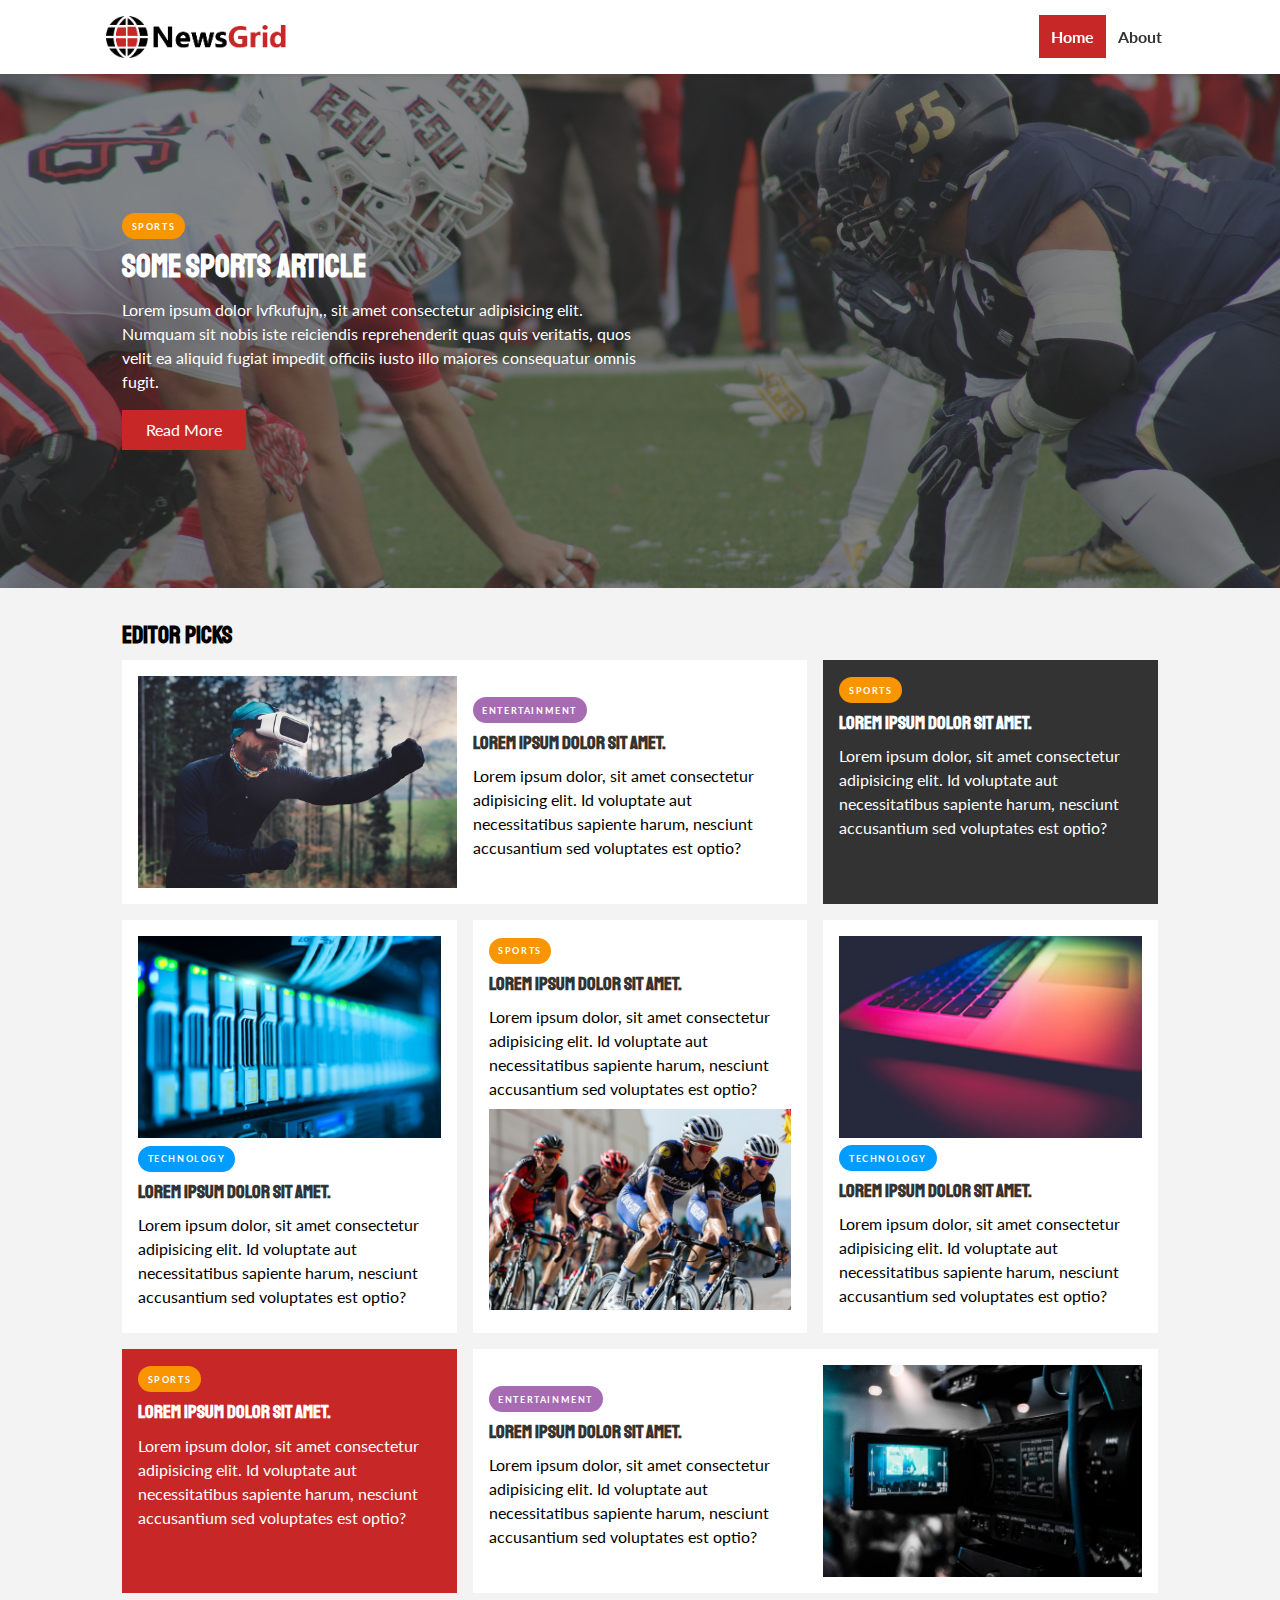
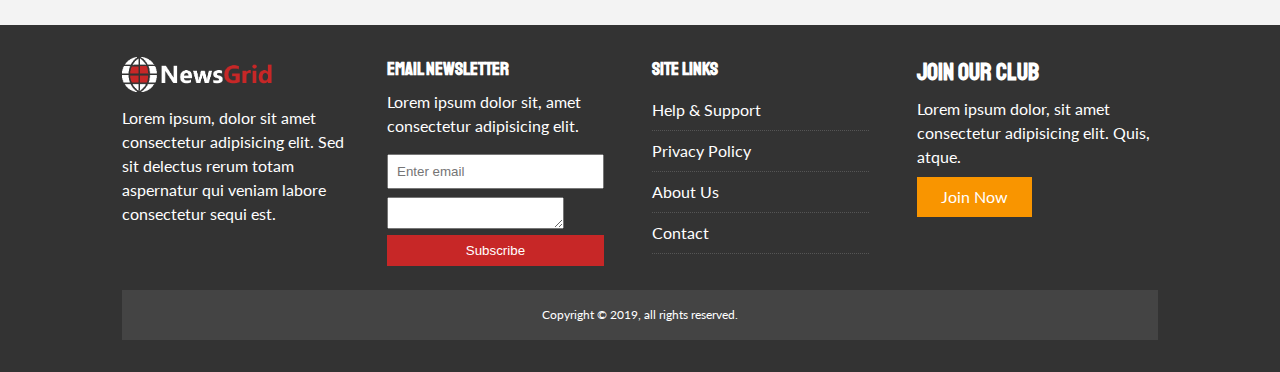
==== index.html @ d37be88c "netlify form test" ====
<!DOCTYPE html>
<html lang="en">
  <head>
    <meta charset="UTF-8" />
    <meta name="viewport" content="width=device-width, initial-scale=1.0" />
    <meta http-equiv="X-UA-Compatible" content="ie=edge" />
    <link
      rel="stylesheet"
      href="https://use.fontawesome.com/releases/v5.8.2/css/all.css"
      integrity="sha384-oS3vJWv+0UjzBfQzYUhtDYW+Pj2yciDJxpsK1OYPAYjqT085Qq/1cq5FLXAZQ7Ay"
      crossorigin="anonymous"
    />
    <link
      href="https://fonts.googleapis.com/css?family=Lato|Staatliches&display=swap"
      rel="stylesheet"
    />
    <link rel="stylesheet" href="./css/style.css" />
    <link
      rel="stylesheet"
      media="screen and (max-width: 768px)"
      href="./css/mobile.css"
    />
    <link rel="shortcut icon" type="image/x-icon" href="favicon.ico" />
    <title>NewsGrid | Latest News</title>
  </head>
  <body>
    <nav id="main-nav">
      <div class="container">
        <img src="img/logo.png" alt="NewsGrid" class="logo" />
        <div class="social">
          <a href="http://facebook.com" target="_blank"
            ><i class="fab fa-facebook fa-2x"></i
          ></a>
          <a href="http://twitter.com" target="_blank"
            ><i class="fab fa-twitter fa-2x"></i
          ></a>
          <a href="http://instagram.com" target="_blank"
            ><i class="fab fa-instagram fa-2x"></i
          ></a>
          <a href="http://youtube.com" target="_blank"
            ><i class="fab fa-youtube fa-2x"></i
          ></a>
        </div>
        <ul>
          <li><a class="current" href="index.html">Home</a></li>
          <li><a href="about.html">About</a></li>
        </ul>
      </div>
    </nav>

    <!-- Showcase -->
    <header id="showcase">
      <div class="container">
        <div class="showcase-container">
          <div class="showcase-content">
            <div class="category category-sports">
              Sports
            </div>
            <h1>Some Sports Article</h1>
            <p>
              Lorem ipsum dolor lvfkufujn,, sit amet consectetur adipisicing
              elit. Numquam sit nobis iste reiciendis reprehenderit quas quis
              veritatis, quos velit ea aliquid fugiat impedit officiis iusto
              illo maiores consequatur omnis fugit.
            </p>
            <a href="article.html" class="btn btn-primary">Read More</a>
          </div>
        </div>
      </div>
    </header>

    <!-- Home Articles -->
    <section id="home-articles" class="py-2">
      <div class="container">
        <h2>Editor Picks</h2>
        <div class="articles-container">
          <article class="card">
            <img src="img/articles/ent1.jpg" alt="" />
            <div>
              <div class="category category-ent">
                Entertainment
              </div>
              <h3><a href="article.html">Lorem ipsum dolor sit amet.</a></h3>
              <p>
                Lorem ipsum dolor, sit amet consectetur adipisicing elit. Id
                voluptate aut necessitatibus sapiente harum, nesciunt
                accusantium sed voluptates est optio?
              </p>
            </div>
          </article>
          <article class="card bg-dark">
            <div class="category category-sports">
              Sports
            </div>
            <h3><a href="article.html">Lorem ipsum dolor sit amet.</a></h3>
            <p>
              Lorem ipsum dolor, sit amet consectetur adipisicing elit. Id
              voluptate aut necessitatibus sapiente harum, nesciunt accusantium
              sed voluptates est optio?
            </p>
          </article>
          <article class="card">
            <img src="img/articles/tech1.jpg" alt="" />
            <div class="category category-tech">
              Technology
            </div>
            <h3><a href="article.html">Lorem ipsum dolor sit amet.</a></h3>
            <p>
              Lorem ipsum dolor, sit amet consectetur adipisicing elit. Id
              voluptate aut necessitatibus sapiente harum, nesciunt accusantium
              sed voluptates est optio?
            </p>
          </article>
          <article class="card">
            <div class="category category-sports">
              Sports
            </div>
            <h3><a href="article.html">Lorem ipsum dolor sit amet.</a></h3>
            <p>
              Lorem ipsum dolor, sit amet consectetur adipisicing elit. Id
              voluptate aut necessitatibus sapiente harum, nesciunt accusantium
              sed voluptates est optio?
            </p>
            <img src="img/articles/sports1.jpg" alt="" />
          </article>
          <article class="card">
            <img src="img/articles/tech2.jpg" alt="" />
            <div class="category category-tech">
              Technology
            </div>
            <h3><a href="article.html">Lorem ipsum dolor sit amet.</a></h3>
            <p>
              Lorem ipsum dolor, sit amet consectetur adipisicing elit. Id
              voluptate aut necessitatibus sapiente harum, nesciunt accusantium
              sed voluptates est optio?
            </p>
          </article>
          <article class="card bg-primary">
            <div class="category category-sports">
              Sports
            </div>
            <h3><a href="article.html">Lorem ipsum dolor sit amet.</a></h3>
            <p>
              Lorem ipsum dolor, sit amet consectetur adipisicing elit. Id
              voluptate aut necessitatibus sapiente harum, nesciunt accusantium
              sed voluptates est optio?
            </p>
          </article>
          <article class="card">
            <div>
              <div class="category category-ent">
                Entertainment
              </div>
              <h3><a href="article.html">Lorem ipsum dolor sit amet.</a></h3>
              <p>
                Lorem ipsum dolor, sit amet consectetur adipisicing elit. Id
                voluptate aut necessitatibus sapiente harum, nesciunt
                accusantium sed voluptates est optio?
              </p>
            </div>
            <img src="img/articles/ent2.jpg" alt="" />
          </article>
        </div>
      </div>
    </section>

    <!-- Footer -->
    <footer id="main-footer" class="py-2">
      <div class="container footer-container">
        <div>
          <img src="img/logo_light.png" alt="" />
          <p>
            Lorem ipsum, dolor sit amet consectetur adipisicing elit. Sed sit
            delectus rerum totam aspernatur qui veniam labore consectetur sequi
            est.
          </p>
        </div>
        <div>
          <h3>Email Newsletter</h3>
          <p>Lorem ipsum dolor sit, amet consectetur adipisicing elit.</p>
          <form name="contact" method="POST" data-netlify="true">
            <input type="email" name="email" placeholder="Enter email" />
            <textarea
              name="message"
              method="POST"
              data-netlify="true"
            ></textarea>

            <input type="submit" value="Subscribe" class="btn btn-primary" />
          </form>
        </div>
        <div>
          <h3>Site Links</h3>
          <ul class="list">
            <li><a href="#">Help & Support</a></li>
            <li><a href="#">Privacy Policy</a></li>
            <li><a href="#">About Us</a></li>
            <li><a href="#">Contact</a></li>
          </ul>
        </div>
        <div>
          <h2>Join Our Club</h2>
          <p>
            Lorem ipsum dolor, sit amet consectetur adipisicing elit. Quis,
            atque.
          </p>
          <a href="#" class="btn btn-secondary">Join Now</a>
        </div>
        <div>
          <p>Copyright &copy; 2019, all rights reserved.</p>
        </div>
      </div>
    </footer>
  </body>
</html>
---- css/style.css ----
:root {
  --primary-color: #c72727;
  --secondary-color: #f99500;
  --light-color: #f3f3f3;
  --dark-color: #333;
  --max-width: 1100px;
}

.category {
  --sports-color: #f99500;
  --ent-color: #a66bb3;
  --tech-color: #009cff;
}

* {
  margin: 0;
  padding: 0;
  box-sizing: border-box;
}

body {
  font-family: 'Lato', Arial, Helvetica, sans-serif;
  line-height: 1.5;
  background: var(--light-color);
}

a {
  color: #333;
  text-decoration: none;
}

ul {
  list-style: none;
}

p {
  margin: 0.5rem 0;
}

img {
  width: 100%;
}

h1,
h2,
h3,
h4,
h5,
h6 {
  font-family: 'Staatliches', cursive;
  margin-bottom: 0.55rem;
  line-height: 1.3;
}

/* Utility */
.container {
  max-width: var(--max-width);
  margin: auto;
  padding: 0 2rem;
  overflow: hidden;
}

.category {
  display: inline-block;
  color: #fff;
  font-size: 0.55rem;
  text-transform: uppercase;
  letter-spacing: 0.1rem;
  padding: 0.4rem 0.6rem;
  border-radius: 15px;
  margin-bottom: 0.5rem;
  font-weight: bold;
}

.category-sports {
  background: var(--sports-color);
}
.category-ent {
  background: var(--ent-color);
}
.category-tech {
  background: var(--tech-color);
}

.btn {
  display: inline-block;
  border: none;
  background: var(--dark-color);
  color: #fff;
  padding: 0.5rem 1.5rem;
}

.btn-light {
  background: var(--light-color);
  color: var(--dark-color);
}

.btn-primary {
  background: var(--primary-color);
}

.btn-secondary {
  background: var(--secondary-color);
}

.btn-block {
  display: block;
  width: 100%;
  text-align: center;
}

.btn:hover {
  opacity: 0.9;
}

.card {
  background: #fff;
  padding: 1rem;
}

.bg-dark {
  background: var(--dark-color);
  color: #fff;
}

.bg-primary {
  background: var(--primary-color);
  color: #fff;
}

.bg-secondary {
  background: var(--secondary-color);
  color: #fff;
}

.bg-dark h1,
.bg-dark h2,
.bg-dark h3,
.bg-dark a,
.bg-primary h1,
.bg-primary h2,
.bg-primary h3,
.bg-primary a,
.bg-secondary h1,
.bg-secondary h2,
.bg-secondary h3,
.bg-secondary a {
  color: #fff;
}

.py-1 {
  padding: 1.5rem 0;
}

.py-2 {
  padding: 2rem 0;
}

.py-3 {
  padding: 3rem 0;
}

.p-1 {
  padding: 1.5rem;
}

.p-2 {
  padding: 2rem;
}

.p-3 {
  padding: 3rem;
}

.l-heading {
  font-size: 3rem;
}

.list li {
  padding: 0.5rem 0;
  border-bottom: #555 dotted 1px;
  width: 90%;
}

#main-footer li a:hover {
  color: var(--primary-color);
}

/* Inner page grid container */
.page-container {
  display: grid;
  grid-template-columns: 5fr 2fr;
  margin: 2rem 0;
  grid-gap: 1.5rem;
}

.page-container > *:first-child {
  grid-row: 1 / span 3;
}

/* Navigation */
#main-nav {
  background: #fff;
  position: sticky;
  top: 0;
  z-index: 2;
  box-shadow: 1px 1px 5px rgba(0, 0, 0, 0.1);
}

#main-nav .container {
  display: grid;
  grid-template-columns: 6fr 3fr 2fr;
  padding: 1rem;
  align-items: center;
}

#main-nav .logo {
  width: 180px;
}

#main-nav ul {
  justify-self: end;
  display: flex;
}

#main-nav ul li a {
  padding: 0.75rem;
  font-weight: bold;
}

#main-nav ul li a.current {
  background: var(--primary-color);
  color: #fff;
}

#main-nav ul li a:hover {
  background: var(--light-color);
  color: var(--dark-color);
}

#main-nav .social {
  justify-self: center;
}

#main-nav .social i {
  color: #777;
  margin-right: 0.5rem;
}

#main-nav .social i:hover {
  color: var(--light-color);
}

/* Showcase */
#showcase {
  color: #fff;
  background: #333;
  padding: 2rem;
  position: relative;
}

#showcase:before {
  content: '';
  background: url('../img/featured.jpg') no-repeat center center/cover;
  position: absolute;
  top: 0;
  left: 0;
  width: 100%;
  height: 100%;
  opacity: 0.4;
}

#showcase .showcase-container {
  display: grid;
  grid-template-columns: repeat(2, 1fr);
  justify-content: center;
  align-items: center;
  height: 50vh;
}

#showcase .showcase-content {
  z-index: 1;
}

#showcase .showcase-content p {
  margin-bottom: 1rem;
}

/* Home Articles */
#home-articles .articles-container {
  display: grid;
  grid-template-columns: repeat(3, 1fr);
  grid-gap: 1rem;
}

#home-articles .articles-container > *:first-child,
#home-articles .articles-container > *:last-child {
  display: grid;
  grid-template-columns: repeat(2, 1fr);
  grid-gap: 1rem;
  align-items: center;
  grid-column: 1 / span 2;
}

#home-articles .articles-container > *:last-child {
  grid-column: 2 / span 2;
}

/* Articles */
#article .meta {
  display: flex;
  justify-content: space-between;
  align-items: center;
  background: #eee;
  padding: 0.5rem;
}

#article .meta .category {
  margin-top: 0.4rem;
}

/* Footer */
#main-footer {
  background: var(--dark-color);
  color: #fff;
}

#main-footer img {
  width: 150px;
}

#main-footer a {
  color: #fff;
}

#main-footer .footer-container {
  display: grid;
  grid-template-columns: repeat(4, 1fr);
  grid-gap: 1.5rem;
}

#main-footer .footer-container > *:last-child {
  background: #444;
  grid-column: 1 / span 4;
  padding: 0.5rem;
  text-align: center;
  font-size: 0.75rem;
}

#main-footer .footer-container input[type='email'] {
  width: 90%;
  padding: 0.5rem;
  margin: 0.5rem 0;
}

#main-footer .footer-container input[type='submit'] {
  width: 90%;
}
---- css/mobile.css ----
/* Navigation */
#main-nav .social {
  display: none;
}

#main-nav .container {
  grid-template-columns: 1fr;
  grid-gap: 1.2rem;
}

#main-nav ul,
#main-nav .logo {
  justify-self: center;
}

#main-nav ul li a {
  padding: 0.5rem;
}

#home-articles .articles-container {
  grid-template-columns: repeat(2, 1fr);
}

#home-articles .articles-container > *:first-child,
#home-articles .articles-container > *:last-child {
  grid-template-columns: 1fr;
  grid-column: 1;
}

@media (max-width: 600px) {
  /* Stack Grid Items */
  #showcase .showcase-container,
  #home-articles .articles-container,
  #main-footer .footer-container {
    grid-template-columns: 1fr;
  }

  #main-footer .footer-container > *:last-child {
    grid-column: 1;
  }

  #main-footer .footer-container > *:first-child,
  #main-footer .footer-container > *:nth-child(2) {
    border-bottom: #444 dotted 1px;
    padding-bottom: 1rem;
  }

  .page-container {
    grid-template-columns: 1fr;
  }

  .page-container > *:first-child {
    grid-row: 1;
  }

  .l-heading {
    font-size: 2rem;
  }
}
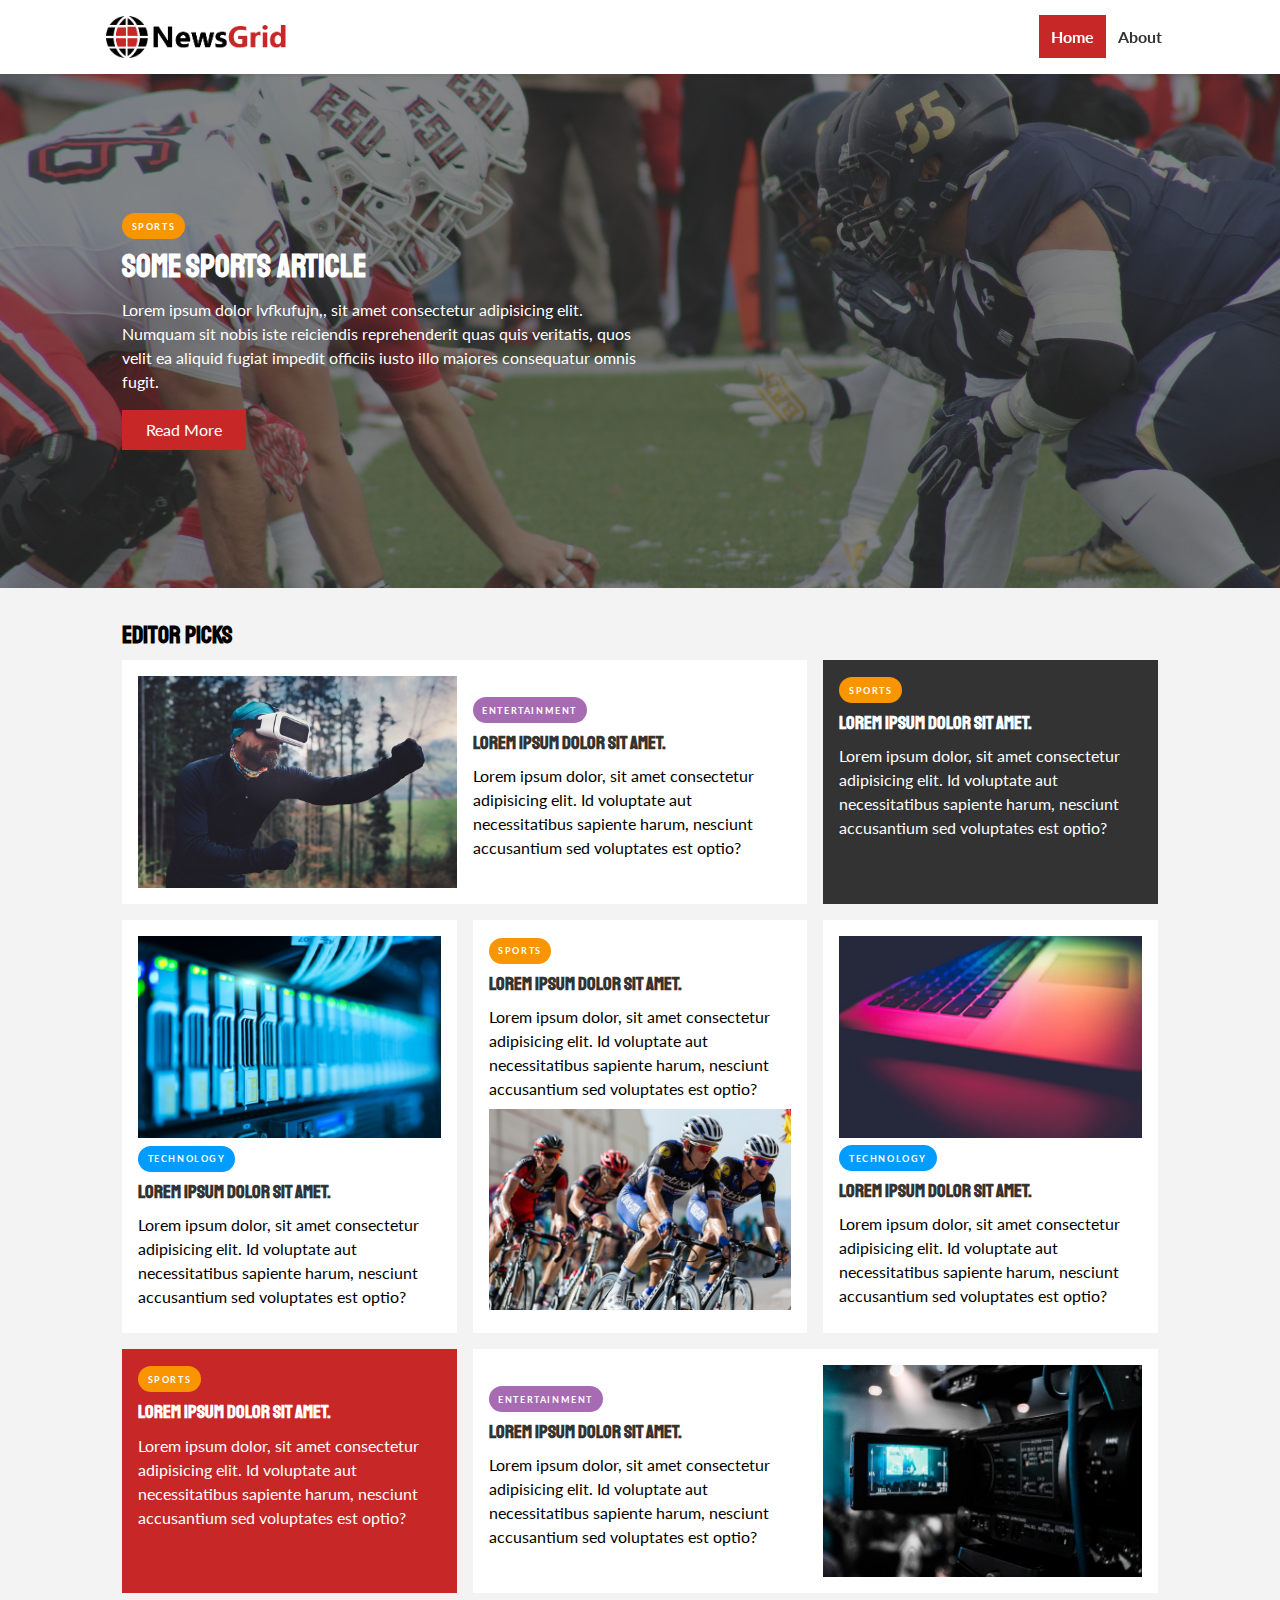
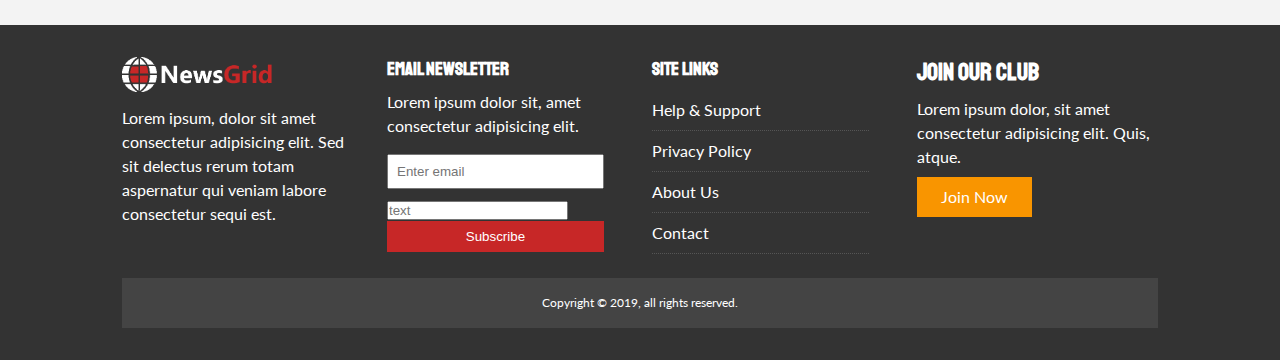
==== commit 5d1f68cf: "netlify test 3" ====
--- a/index.html
+++ b/index.html
@@ -180,12 +180,7 @@
           <p>Lorem ipsum dolor sit, amet consectetur adipisicing elit.</p>
           <form name="contact" method="POST" data-netlify="true">
             <input type="email" name="email" placeholder="Enter email" />
-            <textarea
-              name="message"
-              method="POST"
-              data-netlify="true"
-            ></textarea>
-
+            <input type="text" name="text" placeholder="text" />
             <input type="submit" value="Subscribe" class="btn btn-primary" />
           </form>
         </div>
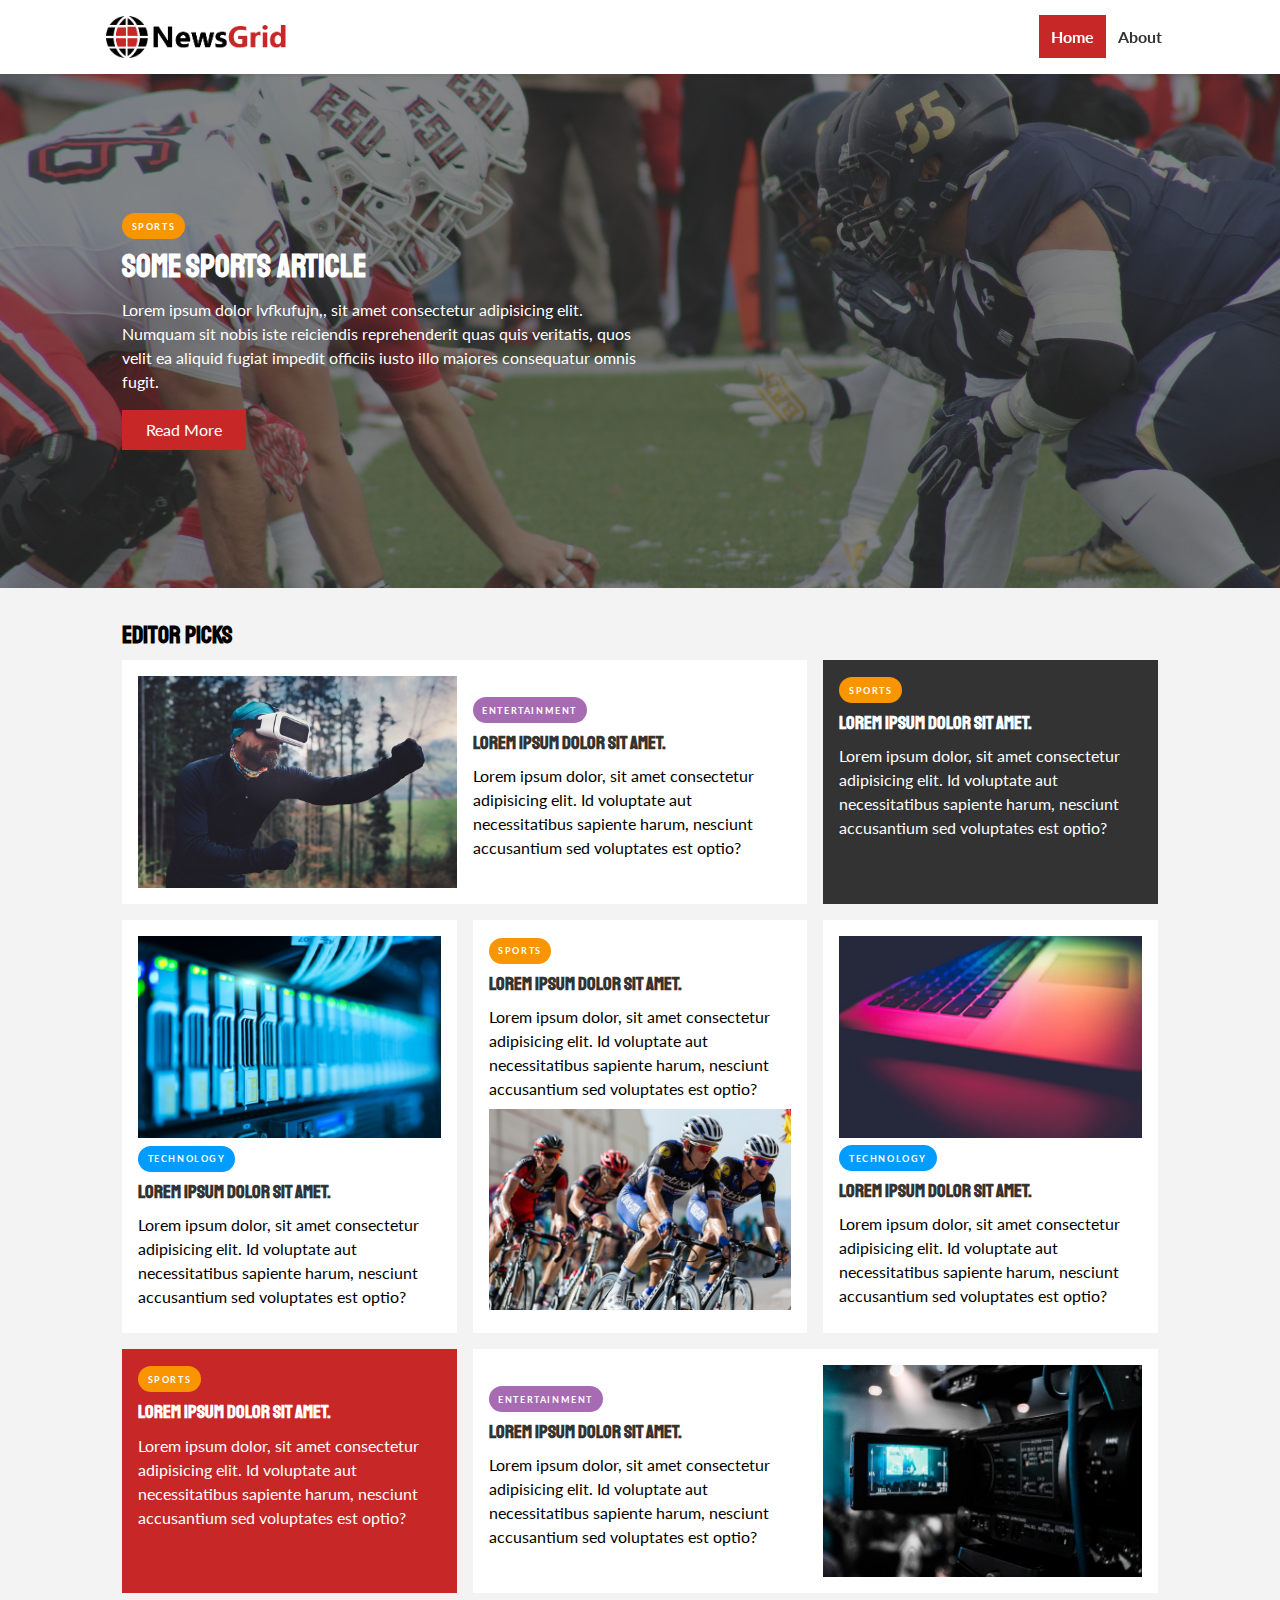
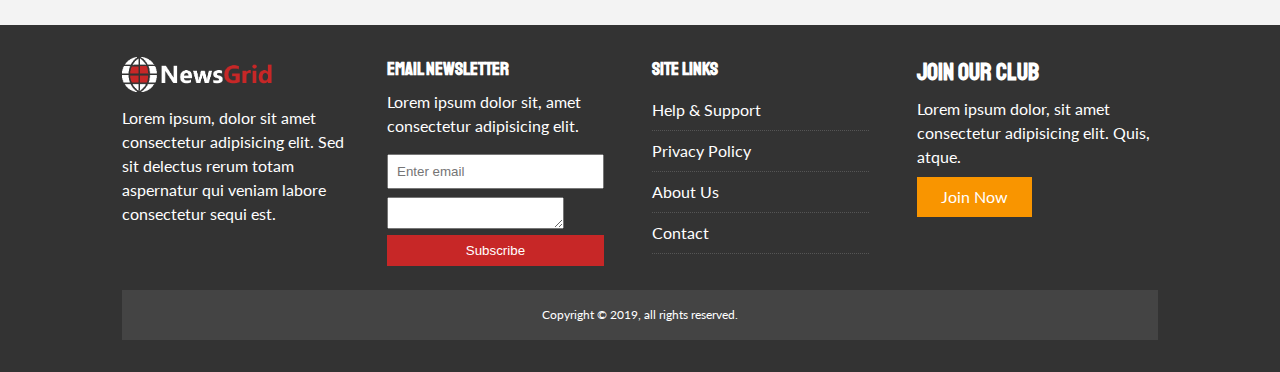
==== commit 10c2629e: "Revert "netlify test 3"" ====
--- a/index.html
+++ b/index.html
@@ -180,7 +180,8 @@
           <p>Lorem ipsum dolor sit, amet consectetur adipisicing elit.</p>
           <form name="contact" method="POST" data-netlify="true">
             <input type="email" name="email" placeholder="Enter email" />
-            <input type="text" name="text" placeholder="text" />
+            <textarea name="message"></textarea>
+
             <input type="submit" value="Subscribe" class="btn btn-primary" />
           </form>
         </div>
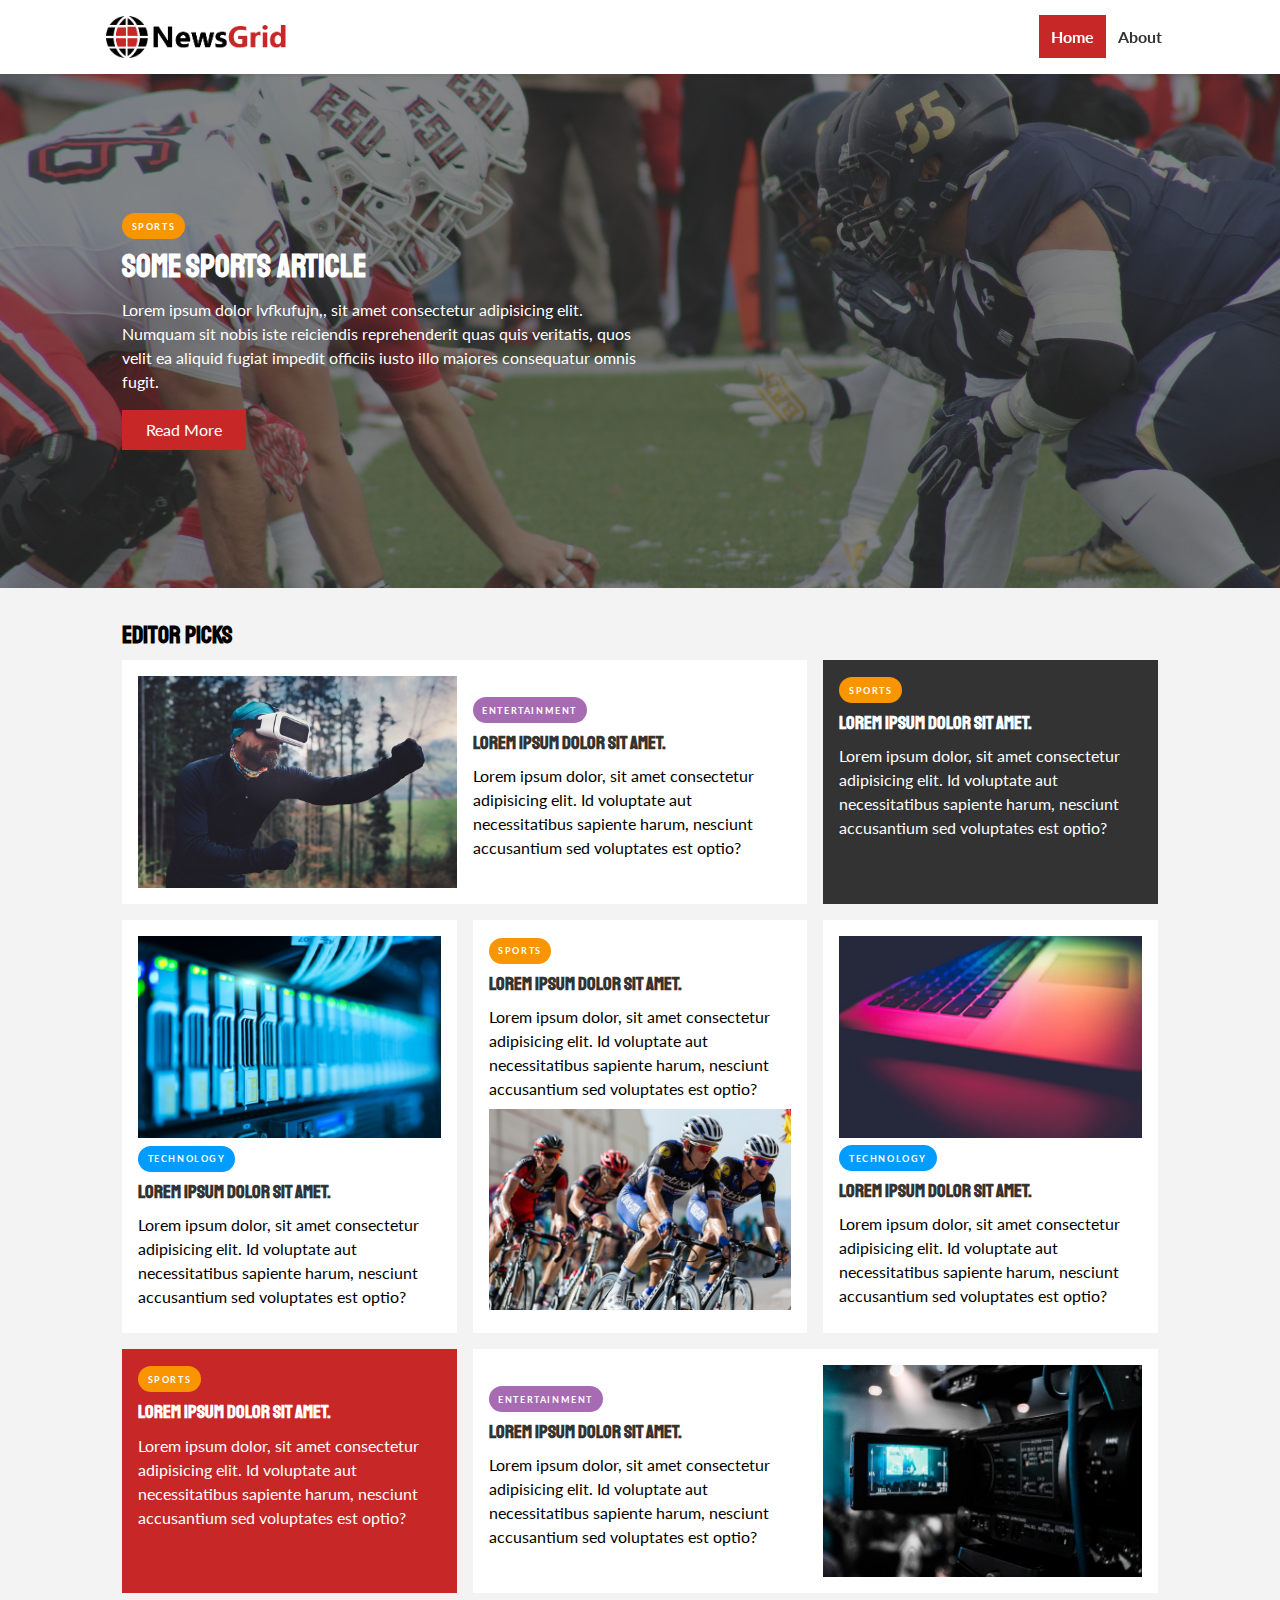
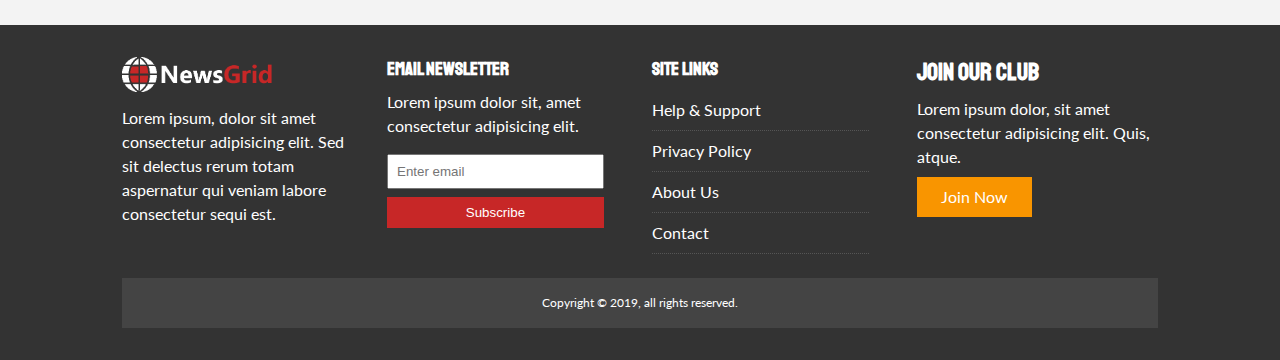
==== commit 20995c81: "Revert "netlify form test"" ====
--- a/index.html
+++ b/index.html
@@ -180,8 +180,6 @@
           <p>Lorem ipsum dolor sit, amet consectetur adipisicing elit.</p>
           <form name="contact" method="POST" data-netlify="true">
             <input type="email" name="email" placeholder="Enter email" />
-            <textarea name="message"></textarea>
-
             <input type="submit" value="Subscribe" class="btn btn-primary" />
           </form>
         </div>
